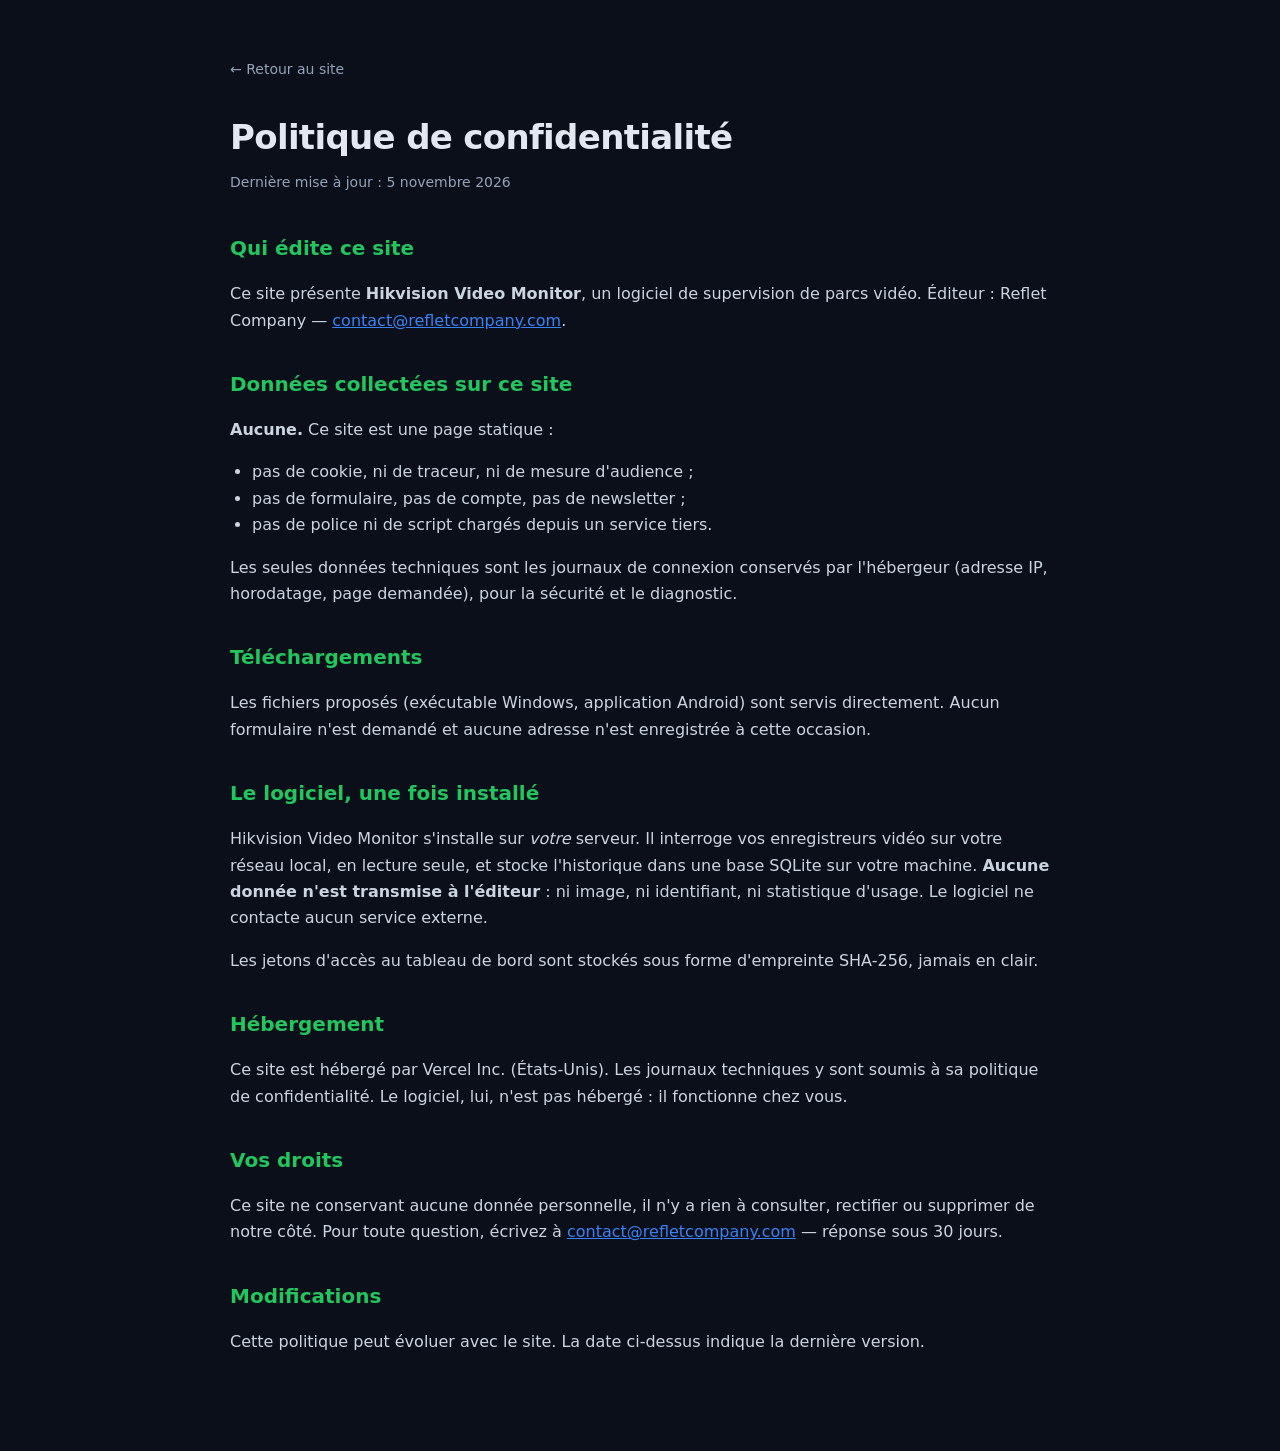
==== marketing/confidentialite.html @ b96e47b8 "securite: CSP, en-tetes, XML durci, dependances a jour, cleartext Android restreint" ====
<!DOCTYPE html>
<html lang="fr">
<head>
<meta charset="utf-8">
<meta name="viewport" content="width=device-width, initial-scale=1">
<title>Politique de confidentialité — Hikvision Video Monitor</title>
<meta name="robots" content="index,follow">
<style>
  body{margin:0;background:#0b0f19;color:#e2e8f0;font-family:'Segoe UI',system-ui,sans-serif;line-height:1.65}
  .wrap{max-width:820px;margin:0 auto;padding:56px 24px 80px}
  h1{font-size:34px;letter-spacing:-.02em;margin:0 0 6px}
  .maj{color:#94a3b8;font-size:14px;margin-bottom:38px}
  h2{font-size:20px;margin:34px 0 10px;color:#22c55e}
  p,li{color:#cbd5e1;font-size:16px}
  ul{padding-left:22px}
  a{color:#3b82f6}
  .back{display:inline-block;margin-bottom:28px;color:#94a3b8;text-decoration:none;font-size:14px}
  code{background:#111827;padding:2px 6px;border-radius:4px;font-size:14px}
</style>
</head>
<body>
<div class="wrap">
<a class="back" href="/">← Retour au site</a>
<h1>Politique de confidentialité</h1>
<div class="maj">Dernière mise à jour : 5 novembre 2026</div>

<h2>Qui édite ce site</h2>
<p>Ce site présente <strong>Hikvision Video Monitor</strong>, un logiciel de supervision de parcs vidéo.
Éditeur : Reflet Company — <a href="mailto:contact@refletcompany.com">contact@refletcompany.com</a>.</p>

<h2>Données collectées sur ce site</h2>
<p><strong>Aucune.</strong> Ce site est une page statique :</p>
<ul>
  <li>pas de cookie, ni de traceur, ni de mesure d'audience ;</li>
  <li>pas de formulaire, pas de compte, pas de newsletter ;</li>
  <li>pas de police ni de script chargés depuis un service tiers.</li>
</ul>
<p>Les seules données techniques sont les journaux de connexion conservés par l'hébergeur
(adresse IP, horodatage, page demandée), pour la sécurité et le diagnostic.</p>

<h2>Téléchargements</h2>
<p>Les fichiers proposés (exécutable Windows, application Android) sont servis directement.
Aucun formulaire n'est demandé et aucune adresse n'est enregistrée à cette occasion.</p>

<h2>Le logiciel, une fois installé</h2>
<p>Hikvision Video Monitor s'installe sur <em>votre</em> serveur. Il interroge vos enregistreurs
vidéo sur votre réseau local, en lecture seule, et stocke l'historique dans une base SQLite
sur votre machine. <strong>Aucune donnée n'est transmise à l'éditeur</strong> : ni image, ni
identifiant, ni statistique d'usage. Le logiciel ne contacte aucun service externe.</p>
<p>Les jetons d'accès au tableau de bord sont stockés sous forme d'empreinte SHA-256, jamais en clair.</p>

<h2>Hébergement</h2>
<p>Ce site est hébergé par Vercel Inc. (États-Unis). Les journaux techniques y sont soumis à sa
politique de confidentialité. Le logiciel, lui, n'est pas hébergé : il fonctionne chez vous.</p>

<h2>Vos droits</h2>
<p>Ce site ne conservant aucune donnée personnelle, il n'y a rien à consulter, rectifier ou
supprimer de notre côté. Pour toute question, écrivez à
<a href="mailto:contact@refletcompany.com">contact@refletcompany.com</a> — réponse sous 30 jours.</p>

<h2>Modifications</h2>
<p>Cette politique peut évoluer avec le site. La date ci-dessus indique la dernière version.</p>
</div>
</body>
</html>
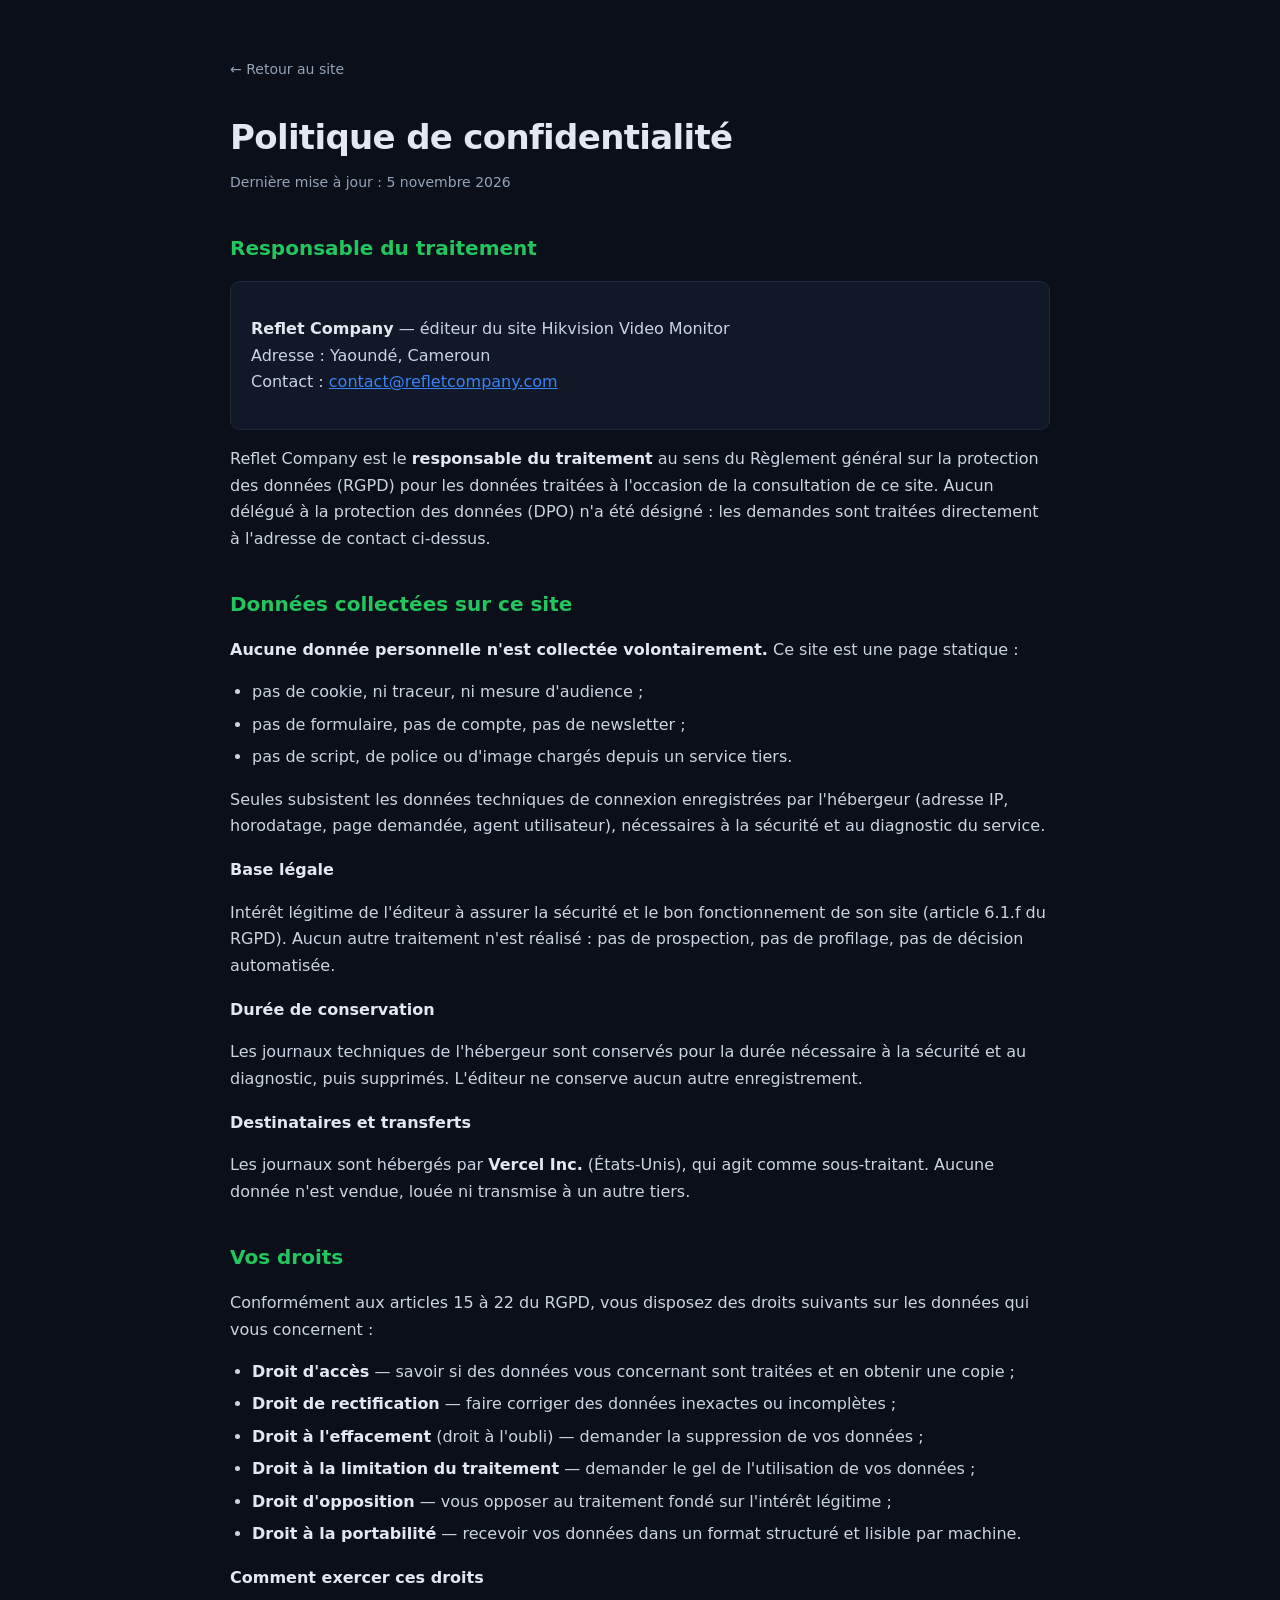
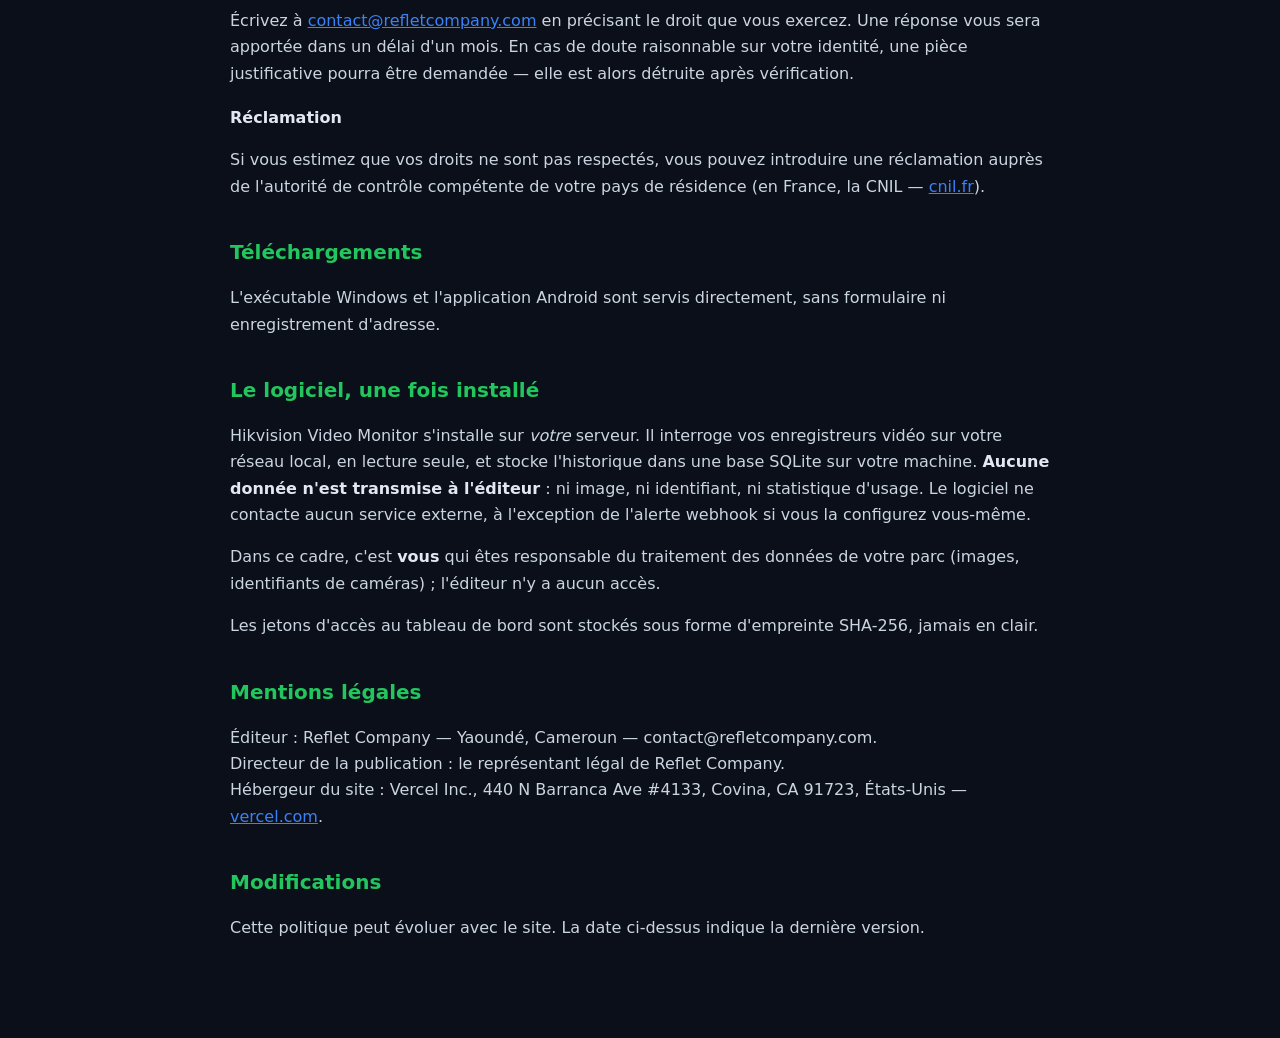
==== commit a3da1ae2: "securite v2: XML sans repli, dependances sans avis, confidentialite complete" ====
--- a/marketing/confidentialite.html
+++ b/marketing/confidentialite.html
@@ -5,17 +5,21 @@
 <meta name="viewport" content="width=device-width, initial-scale=1">
 <title>Politique de confidentialité — Hikvision Video Monitor</title>
 <meta name="robots" content="index,follow">
+<meta name="description" content="Politique de confidentialité et mentions légales de Hikvision Video Monitor : responsable du traitement, données collectées, droits des personnes.">
 <style>
   body{margin:0;background:#0b0f19;color:#e2e8f0;font-family:'Segoe UI',system-ui,sans-serif;line-height:1.65}
   .wrap{max-width:820px;margin:0 auto;padding:56px 24px 80px}
   h1{font-size:34px;letter-spacing:-.02em;margin:0 0 6px}
   .maj{color:#94a3b8;font-size:14px;margin-bottom:38px}
-  h2{font-size:20px;margin:34px 0 10px;color:#22c55e}
+  h2{font-size:20px;margin:36px 0 10px;color:#22c55e}
+  h3{font-size:16px;margin:18px 0 6px;color:#e2e8f0}
   p,li{color:#cbd5e1;font-size:16px}
   ul{padding-left:22px}
+  li{margin:6px 0}
   a{color:#3b82f6}
   .back{display:inline-block;margin-bottom:28px;color:#94a3b8;text-decoration:none;font-size:14px}
-  code{background:#111827;padding:2px 6px;border-radius:4px;font-size:14px}
+  .box{background:#111827;border:1px solid #1e293b;border-radius:10px;padding:18px 20px;margin:16px 0}
+  strong{color:#e2e8f0}
 </style>
 </head>
 <body>
@@ -24,39 +28,90 @@
 <h1>Politique de confidentialité</h1>
 <div class="maj">Dernière mise à jour : 5 novembre 2026</div>
 
-<h2>Qui édite ce site</h2>
-<p>Ce site présente <strong>Hikvision Video Monitor</strong>, un logiciel de supervision de parcs vidéo.
-Éditeur : Reflet Company — <a href="mailto:contact@refletcompany.com">contact@refletcompany.com</a>.</p>
+<h2>Responsable du traitement</h2>
+<div class="box">
+  <p><strong>Reflet Company</strong> — éditeur du site Hikvision Video Monitor<br>
+  Adresse : Yaoundé, Cameroun<br>
+  Contact : <a href="mailto:contact@refletcompany.com">contact@refletcompany.com</a></p>
+</div>
+<p>Reflet Company est le <strong>responsable du traitement</strong> au sens du Règlement général
+sur la protection des données (RGPD) pour les données traitées à l'occasion de la consultation
+de ce site. Aucun délégué à la protection des données (DPO) n'a été désigné : les demandes sont
+traitées directement à l'adresse de contact ci-dessus.</p>
 
 <h2>Données collectées sur ce site</h2>
-<p><strong>Aucune.</strong> Ce site est une page statique :</p>
+<p><strong>Aucune donnée personnelle n'est collectée volontairement.</strong> Ce site est une page
+statique :</p>
 <ul>
-  <li>pas de cookie, ni de traceur, ni de mesure d'audience ;</li>
+  <li>pas de cookie, ni traceur, ni mesure d'audience ;</li>
   <li>pas de formulaire, pas de compte, pas de newsletter ;</li>
-  <li>pas de police ni de script chargés depuis un service tiers.</li>
+  <li>pas de script, de police ou d'image chargés depuis un service tiers.</li>
 </ul>
-<p>Les seules données techniques sont les journaux de connexion conservés par l'hébergeur
-(adresse IP, horodatage, page demandée), pour la sécurité et le diagnostic.</p>
+<p>Seules subsistent les données techniques de connexion enregistrées par l'hébergeur
+(adresse IP, horodatage, page demandée, agent utilisateur), nécessaires à la sécurité et au
+diagnostic du service.</p>
+
+<h3>Base légale</h3>
+<p>Intérêt légitime de l'éditeur à assurer la sécurité et le bon fonctionnement de son site
+(article 6.1.f du RGPD). Aucun autre traitement n'est réalisé : pas de prospection, pas de
+profilage, pas de décision automatisée.</p>
+
+<h3>Durée de conservation</h3>
+<p>Les journaux techniques de l'hébergeur sont conservés pour la durée nécessaire à la sécurité
+et au diagnostic, puis supprimés. L'éditeur ne conserve aucun autre enregistrement.</p>
+
+<h3>Destinataires et transferts</h3>
+<p>Les journaux sont hébergés par <strong>Vercel Inc.</strong> (États-Unis), qui agit comme
+sous-traitant. Aucune donnée n'est vendue, louée ni transmise à un autre tiers.</p>
+
+<h2>Vos droits</h2>
+<p>Conformément aux articles 15 à 22 du RGPD, vous disposez des droits suivants sur les données
+qui vous concernent :</p>
+<ul>
+  <li><strong>Droit d'accès</strong> — savoir si des données vous concernant sont traitées et en
+      obtenir une copie ;</li>
+  <li><strong>Droit de rectification</strong> — faire corriger des données inexactes ou
+      incomplètes ;</li>
+  <li><strong>Droit à l'effacement</strong> (droit à l'oubli) — demander la suppression de vos
+      données ;</li>
+  <li><strong>Droit à la limitation du traitement</strong> — demander le gel de l'utilisation de
+      vos données ;</li>
+  <li><strong>Droit d'opposition</strong> — vous opposer au traitement fondé sur l'intérêt
+      légitime ;</li>
+  <li><strong>Droit à la portabilité</strong> — recevoir vos données dans un format structuré et
+      lisible par machine.</li>
+</ul>
+
+<h3>Comment exercer ces droits</h3>
+<p>Écrivez à <a href="mailto:contact@refletcompany.com">contact@refletcompany.com</a> en précisant
+le droit que vous exercez. Une réponse vous sera apportée dans un délai d'un mois. En cas de doute
+raisonnable sur votre identité, une pièce justificative pourra être demandée — elle est alors
+détruite après vérification.</p>
+
+<h3>Réclamation</h3>
+<p>Si vous estimez que vos droits ne sont pas respectés, vous pouvez introduire une réclamation
+auprès de l'autorité de contrôle compétente de votre pays de résidence (en France, la CNIL —
+<a href="https://www.cnil.fr" rel="noopener noreferrer">cnil.fr</a>).</p>
 
 <h2>Téléchargements</h2>
-<p>Les fichiers proposés (exécutable Windows, application Android) sont servis directement.
-Aucun formulaire n'est demandé et aucune adresse n'est enregistrée à cette occasion.</p>
+<p>L'exécutable Windows et l'application Android sont servis directement, sans formulaire ni
+enregistrement d'adresse.</p>
 
 <h2>Le logiciel, une fois installé</h2>
 <p>Hikvision Video Monitor s'installe sur <em>votre</em> serveur. Il interroge vos enregistreurs
-vidéo sur votre réseau local, en lecture seule, et stocke l'historique dans une base SQLite
-sur votre machine. <strong>Aucune donnée n'est transmise à l'éditeur</strong> : ni image, ni
-identifiant, ni statistique d'usage. Le logiciel ne contacte aucun service externe.</p>
+vidéo sur votre réseau local, en lecture seule, et stocke l'historique dans une base SQLite sur
+votre machine. <strong>Aucune donnée n'est transmise à l'éditeur</strong> : ni image, ni
+identifiant, ni statistique d'usage. Le logiciel ne contacte aucun service externe, à l'exception
+de l'alerte webhook si vous la configurez vous-même.</p>
+<p>Dans ce cadre, c'est <strong>vous</strong> qui êtes responsable du traitement des données de
+votre parc (images, identifiants de caméras) ; l'éditeur n'y a aucun accès.</p>
 <p>Les jetons d'accès au tableau de bord sont stockés sous forme d'empreinte SHA-256, jamais en clair.</p>
 
-<h2>Hébergement</h2>
-<p>Ce site est hébergé par Vercel Inc. (États-Unis). Les journaux techniques y sont soumis à sa
-politique de confidentialité. Le logiciel, lui, n'est pas hébergé : il fonctionne chez vous.</p>
-
-<h2>Vos droits</h2>
-<p>Ce site ne conservant aucune donnée personnelle, il n'y a rien à consulter, rectifier ou
-supprimer de notre côté. Pour toute question, écrivez à
-<a href="mailto:contact@refletcompany.com">contact@refletcompany.com</a> — réponse sous 30 jours.</p>
+<h2>Mentions légales</h2>
+<p>Éditeur : Reflet Company — Yaoundé, Cameroun — contact@refletcompany.com.<br>
+Directeur de la publication : le représentant légal de Reflet Company.<br>
+Hébergeur du site : Vercel Inc., 440 N Barranca Ave #4133, Covina, CA 91723, États-Unis —
+<a href="https://vercel.com" rel="noopener noreferrer">vercel.com</a>.</p>
 
 <h2>Modifications</h2>
 <p>Cette politique peut évoluer avec le site. La date ci-dessus indique la dernière version.</p>
